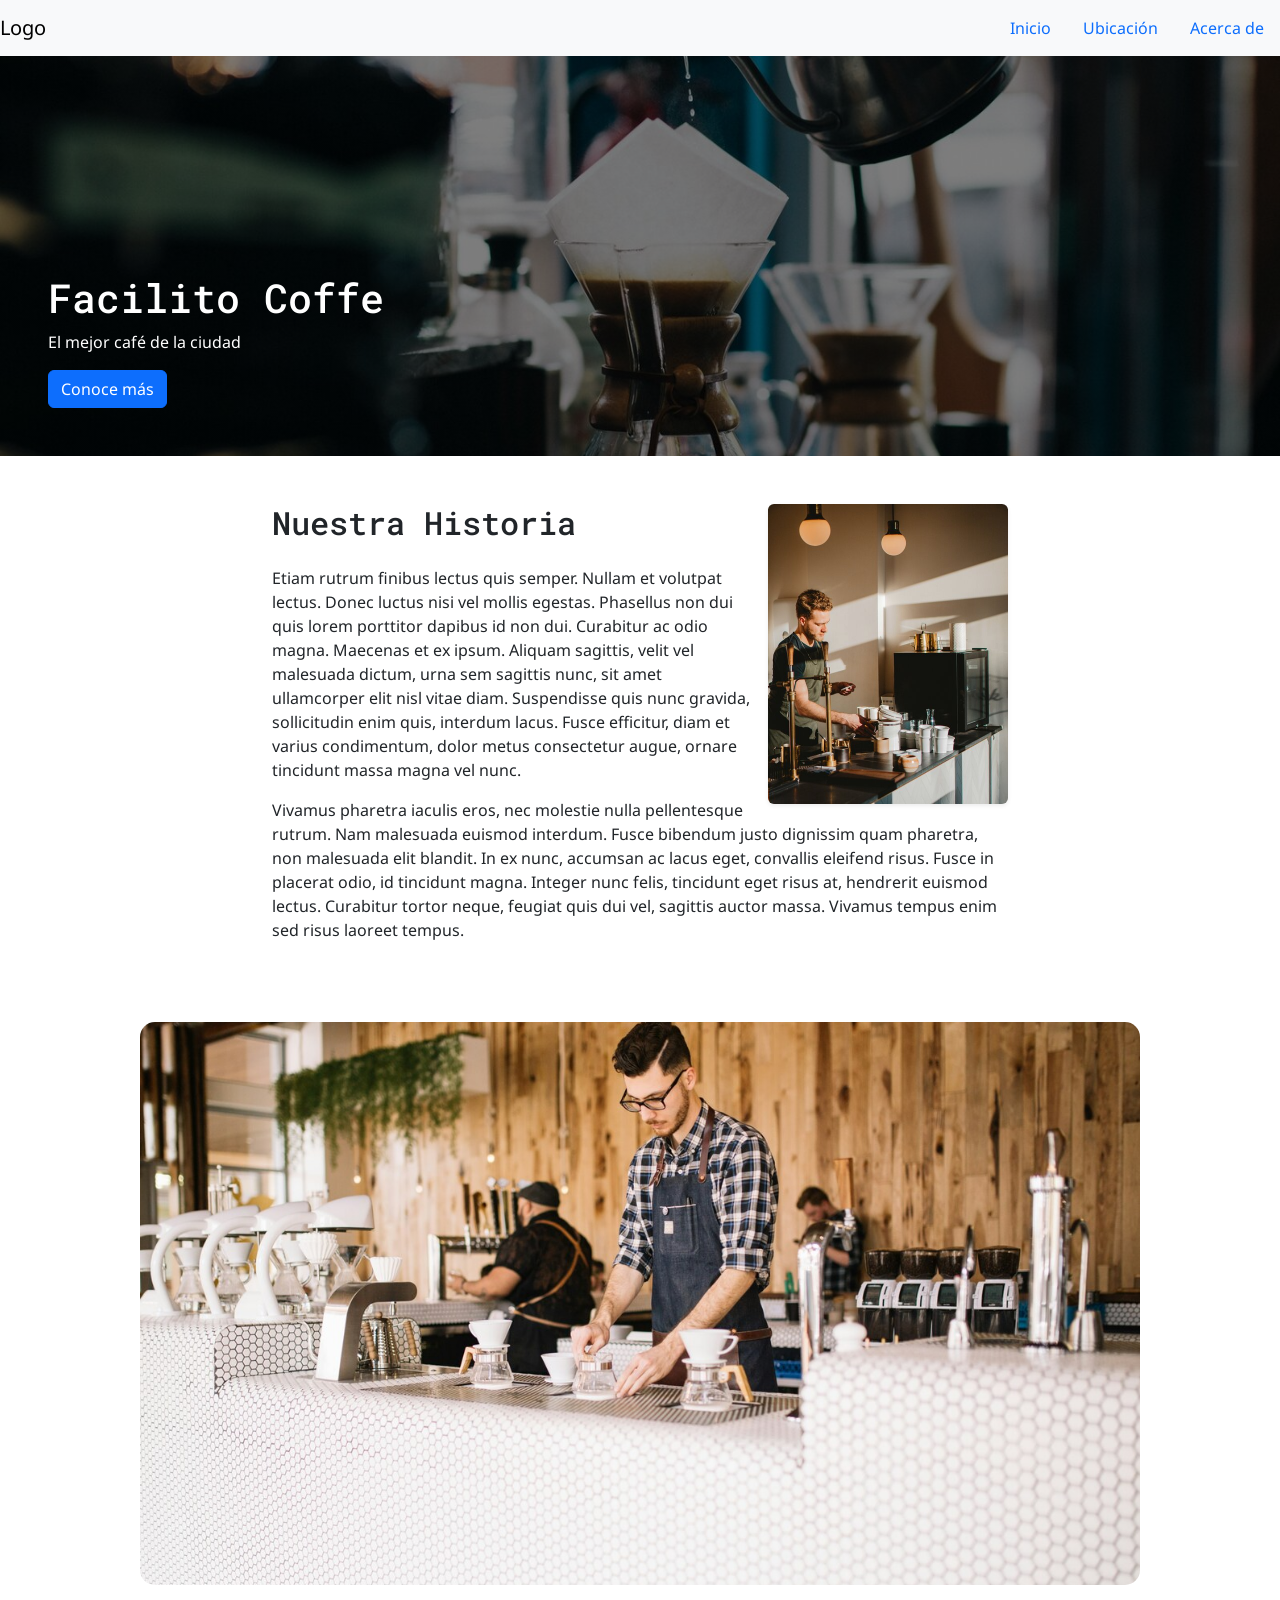
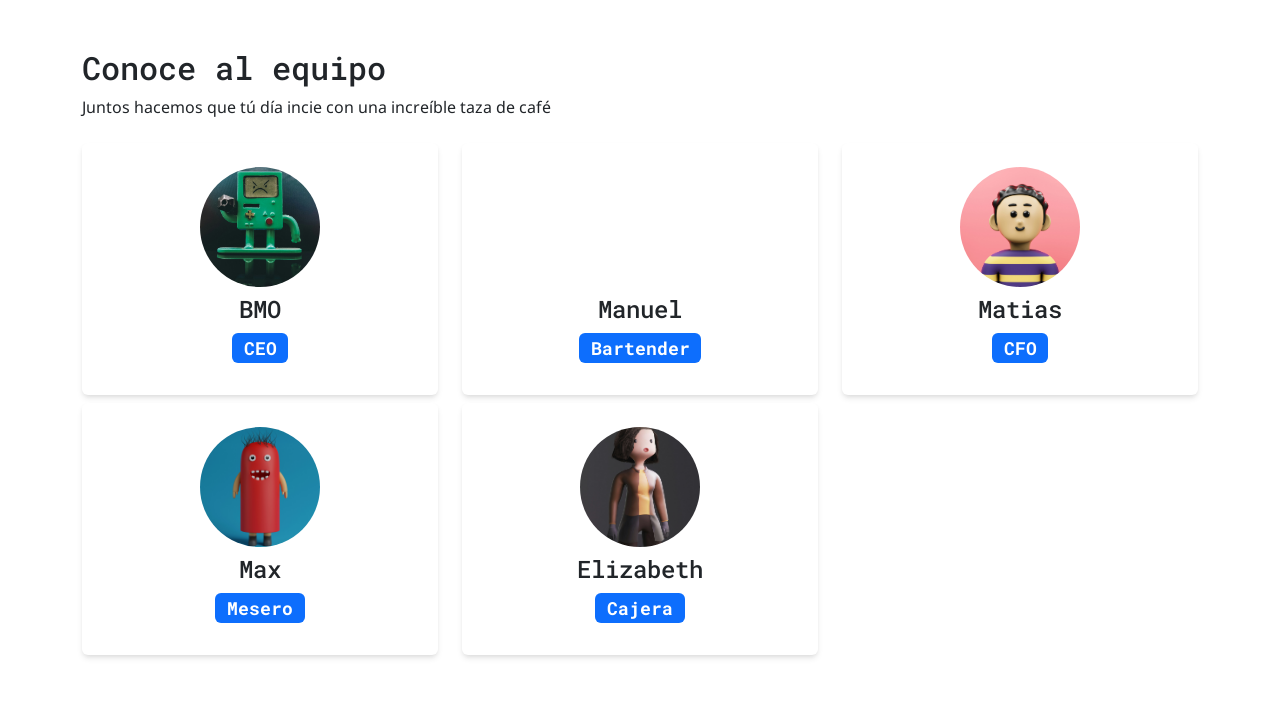
==== AcercaDe.html @ e76a419c "Add files via upload" ====
<!DOCTYPE html>
<html lang="en">
    <head>
        <title>Hello!</title>
        <meta charset="utf-8">
        <meta http-equiv="X-UA-Compatible" content="IE=edge">
        <meta name="viewport" content="Width=device-width, initial-scale=1">
        <link rel="preconnect" href="https://fonts.googleapis.com">
        <link rel="preconnect" href="https://fonts.gstatic.com" crossorigin>
        <link href="https://fonts.googleapis.com/css2?family=Noto+Sans:ital,wght@0,100..900;1,100..900&family=Roboto+Mono:ital,wght@0,100..700;1,100..700&display=swap" rel="stylesheet">
        <link href="https://cdn.jsdelivr.net/npm/bootstrap@5.3.8/dist/css/bootstrap.min.css" 
              rel="stylesheet"
              integrity="sha384-sRIl4kxILFvY47J16cr9ZwB07vP4J8+LH7qKQnuqkuIAvNWLzeN8tE5YBujZqJLB" 
              crossorigin="anonymous">
        <link rel="stylesheet" href="/style.css">
    </head>
    <body>
        <header>
        <nav class="navbar navbar-expand-lg navbar-light bg-light"> 
            <a class="navbar-brand" href="#">Logo</a>
            <div class="nav-izq ms-auto">
                <ul class="nav"> <li class="nav-item active">
                        <a class="nav-link" href="/">Inicio</a>
                    </li>
                    <li class="nav-item">
                        <a class="nav-link" href="#mapa">Ubicación</a>
                    </li>
                    <li class="nav-item">
                        <a class="nav-link" href="AcercaDe.html">Acerca de</a>
                    </li>
                </ul> </div>
        </nav>
            <div class="cover d-flex justify-content-end align-items-start flex-column p-5">
                <h1>Facilito Coffe</h1>
                <p>El mejor café de la ciudad</p>
                <button type="button" class="btn btn-primary"> Conoce más</button>
            </div>
        </header>
        <section>
<section>
            <div class="container mt-5 mb-5">
                <div class="row justify-content-center">
                    <div class="col-md-10 col-lg-8"> <img src="otrobartender.jpg" 
                             alt="Bartender preparando bebidas"
                             height="300px"
                             class="float-end ms-3 mb-2 rounded shadow-sm d-none d-sm-block" />
                             <h2 class="mb-4">Nuestra Historia</h2>
                        
                        <p>
                            Etiam rutrum finibus lectus quis semper. Nullam et volutpat lectus. Donec luctus nisi vel mollis egestas. Phasellus non dui quis lorem porttitor dapibus id non dui. Curabitur ac odio magna. Maecenas et ex ipsum. Aliquam sagittis, velit vel malesuada dictum, urna sem sagittis nunc, sit amet ullamcorper elit nisl vitae diam. Suspendisse quis nunc gravida, sollicitudin enim quis, interdum lacus. Fusce efficitur, diam et varius condimentum, dolor metus consectetur augue, ornare tincidunt massa magna vel nunc.
                        </p>
                        
                        <p>
                            Vivamus pharetra iaculis eros, nec molestie nulla pellentesque rutrum. Nam malesuada euismod interdum. Fusce bibendum justo dignissim quam pharetra, non malesuada elit blandit. In ex nunc, accumsan ac lacus eget, convallis eleifend risus. Fusce in placerat odio, id tincidunt magna. Integer nunc felis, tincidunt eget risus at, hendrerit euismod lectus. Curabitur tortor neque, feugiat quis dui vel, sagittis auctor massa. Vivamus tempus enim sed risus laoreet tempus.
                        </p>

                        <div class="clearfix"></div>

                    </div>
                </div>
            </div>
        </section>
        <section>
            <div class="container mt-5 mb-5">
                <div class="slider">
                    <div class="slider-container">
                        <div class="image-container" style="background-image: url(slide\ \(1\).jpg);" title="cliente sonriendo">
                        </div>
                        <div class="image-container" style="background-image: url(slide\ \(2\).jpg);" title="bartender trabajando sobre una maquina de cafe">
                        </div>
                        <div class="image-container" style="background-image: url(slide\ \(3\).jpg);" title="Un bartender sirviendo cafe en una cafetera">
                        </div>
                        <div class="image-container" style="background-image: url(slide\ \(4\).jpg);" title="bartender preparando Espresso">
                        </div>
                    </div>
                </div>    
            </div>
        </section>
        <section>
            <div class="container mt-5 mb-5">
                <h2>Conoce al equipo</h2>
                <p>Juntos hacemos que tú día incie con una increíble taza de café</p>
                <div class="row">
                    <div class="col-12 col-sm-6 col-md-4 mt-2">
                        <div class="card p-4 text-center">
                            <div class="avatar rounded-circle inline-block" style="background-image: url(personaje1.jpg);">
                            </div>
                            <h4 class="mt-2">BMO<h4/>
                            <span class="badge text-bg-primary">CEO</span>
                        </div>
                    </div>
                    <div class="col-12 col-sm-6 col-md-4 mt-2">
                        <div class="card p-4 text-center">
                            <div class="avatar rounded-circle inline-block" style="background-image: url(personaje2.jpg);">
                            </div>
                            <h4 class="mt-2">Manuel<h4/>
                            <span class="badge text-bg-primary">Bartender</span>
                        </div>
                    </div>
                    <div class="col-12 col-sm-6 col-md-4 mt-2">
                        <div class="card p-4 text-center">
                            <div class="avatar rounded-circle inline-block" style="background-image: url(personaje3.jpg);">
                            </div>
                            <h4 class="mt-2">Matias<h4/>
                            <span class="badge text-bg-primary">CFO</span>
                        </div>
                    </div>
                    <div class="col-12 col-sm-6 col-md-4 mt-2">
                        <div class="card p-4 text-center">
                            <div class="avatar rounded-circle inline-block" style="background-image: url(personaje4.jpg);">
                            </div>
                            <h4 class="mt-2">Max<h4/>
                            <span class="badge text-bg-primary">Mesero</span>
                        </div>
                    </div>
                    <div class="col-12 col-sm-6 col-md-4 mt-2">
                        <div class="card p-4 text-center">
                            <div class="avatar rounded-circle inline-block" style="background-image: url(personaje5.jpg);">
                            </div>
                            <h4 class="mt-2">Elizabeth<h4/>
                            <span class="badge text-bg-primary">Cajera</span>
                        </div>
                    </div>
                    </div>
                </div>
            </div>
        </section>
    </body>
</html>
---- style.css ----
body {
    margin: 0em;    
    font-family: "Noto Sans", sans-serif;
}

h1,h2,h3,h4,h5 {
    font-family: "Roboto Mono", monospace;
}

.nav-izq {
    display: flex;
}

.nav {
    display: flex;
    flex-direction: row;
}

.cover {
    height: 400px;
    display: flex;
    justify-content: center;
    align-items: center;
    flex-direction: column;
    background-image: linear-gradient(rgba(0, 0, 0, 0.5), rgba(0, 0, 0, 0.5)), url("fondo.jpg"); 
    background-position: center;
    background-repeat: no-repeat;
    background-size: cover;
    color: white;
}

.cover-small {
    height: 200px;
    background-blend-mode: normal;
}

.card {
    border: 0 !important;
    box-shadow: 0 4px 6px -1px rgba(0, 0, 0, 0.1), 0 2px 4px -1px rgba(0, 0, 0, 0.06);
}

.card-img-top {
    height: 250px;
    object-fit: cover;
}

.card-title {
    min-height: 3rem;
}

.card-text {
    min-height: 10rem;
}

.stripe-container, .slider-container {
    display: flex;
}

.stripe-container .card {
    width: 300px;
    flex-shrink: 0;
    margin-right: 1rem;
}

.product-stripe, .slider {
    overflow: scroll;
    padding-top: 1rem;
    padding-bottom: 1rem;
}
.responsive-iframe {
    position: relative;
    padding-top: 56.25%;
}

.responsive-iframe iframe{
    position: absolute;
    top: 0;
    left: 0;
    width: 100%;
    height: 100%;
}

.slider {
    overflow-x: hidden;
    max-width: 1000px;
    margin: 0 auto;
}

.slider-container {
    transform: translateX(0);
    animation: slider 10s infinite;
}

.image-container {
    height: 400px;
    width: 100%;
    padding-top: 56.25%;
    background-size: cover;
    background-position: center;
    flex-shrink: 0;
    border-radius: 15px;
}

.avatar {
    width: 120px;
    height: 120px;
    background-size: cover;
    background-position: center;
    margin: 0 auto;
}

@keyframes slider {
    0%{
    transform: translateX(0);
    }

    20%{
    transform: translateX(0);
    }

    25%{
    transform: translateX(-100%);       
    }

    45%{
    transform: translateX(-100%);
    }

    50%{
    transform: translateX(-200%);
    }

    70%{
    transform: translateX(-200%);
    }

    75%{
    transform: translateX(-300%);
    }

    95%{
    transform: translateX(-300%);
    }

    100%{
    transform: translateX(0);
    }
}
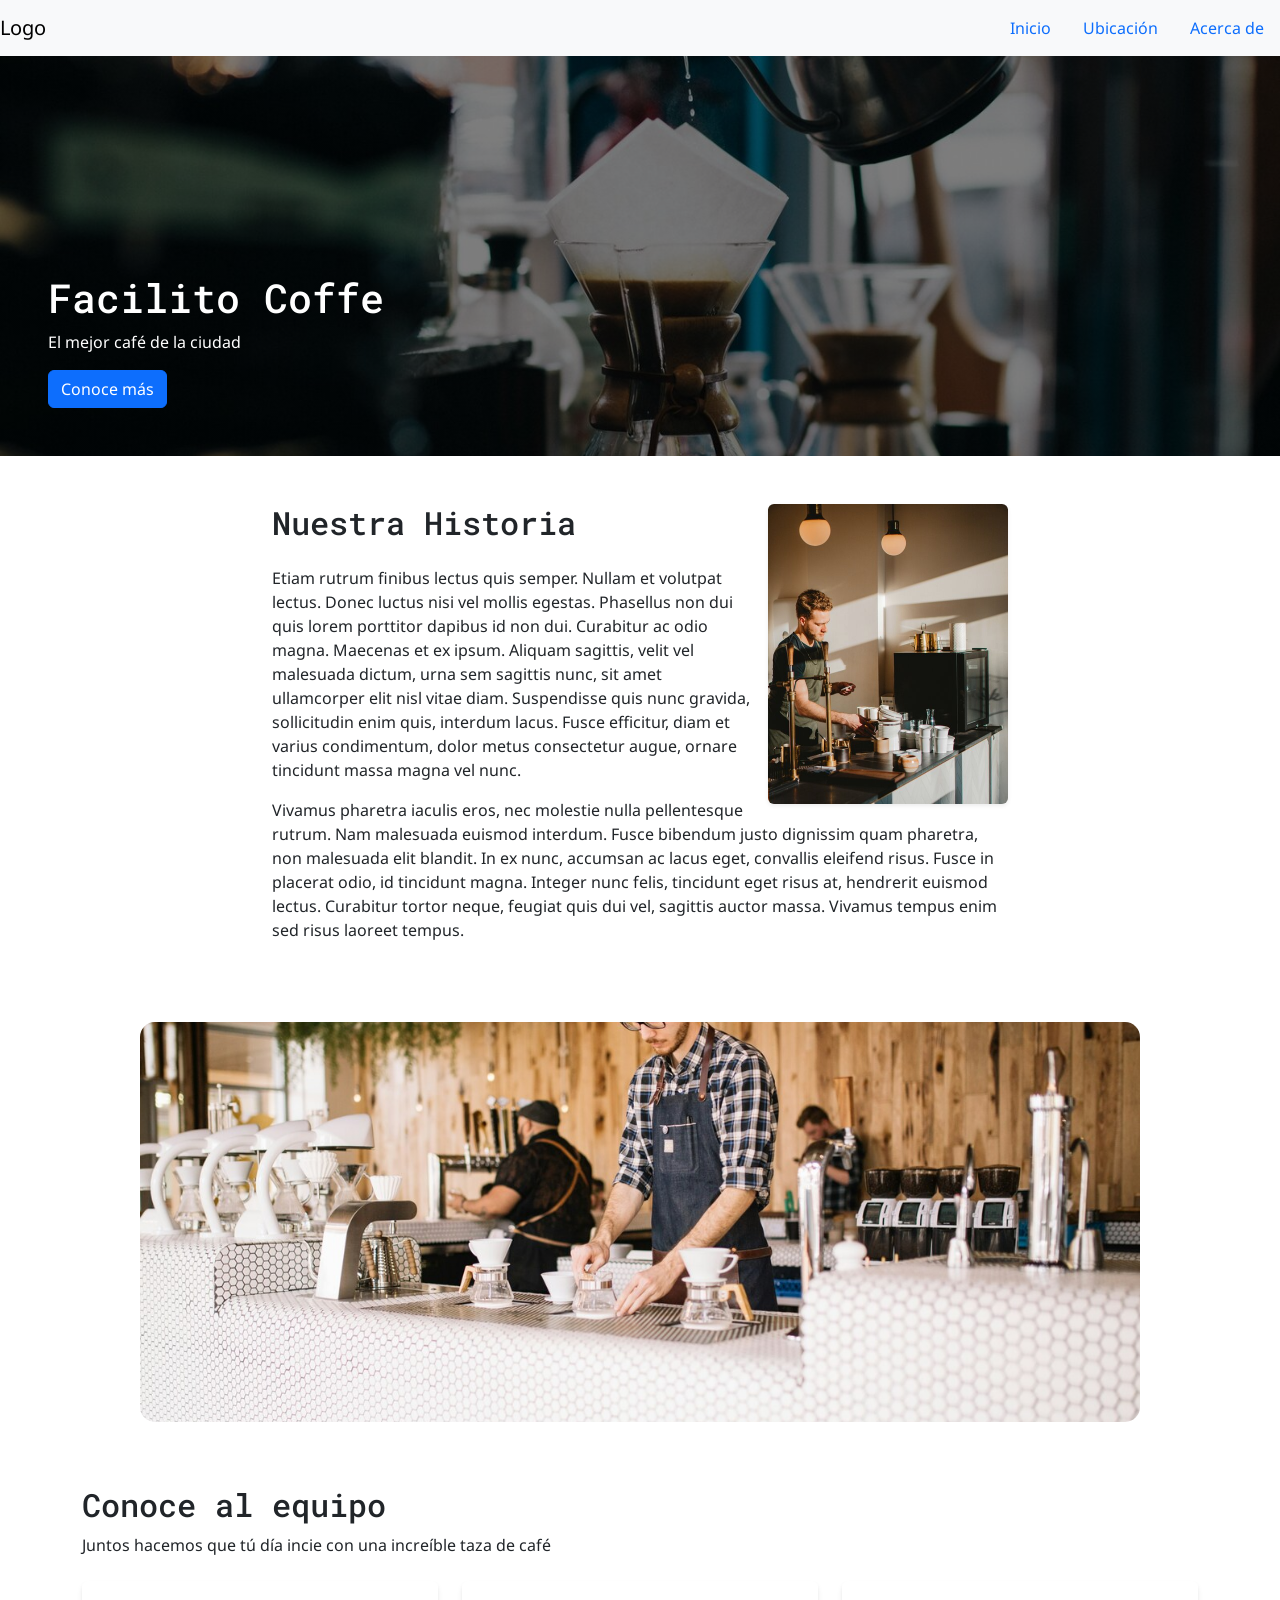
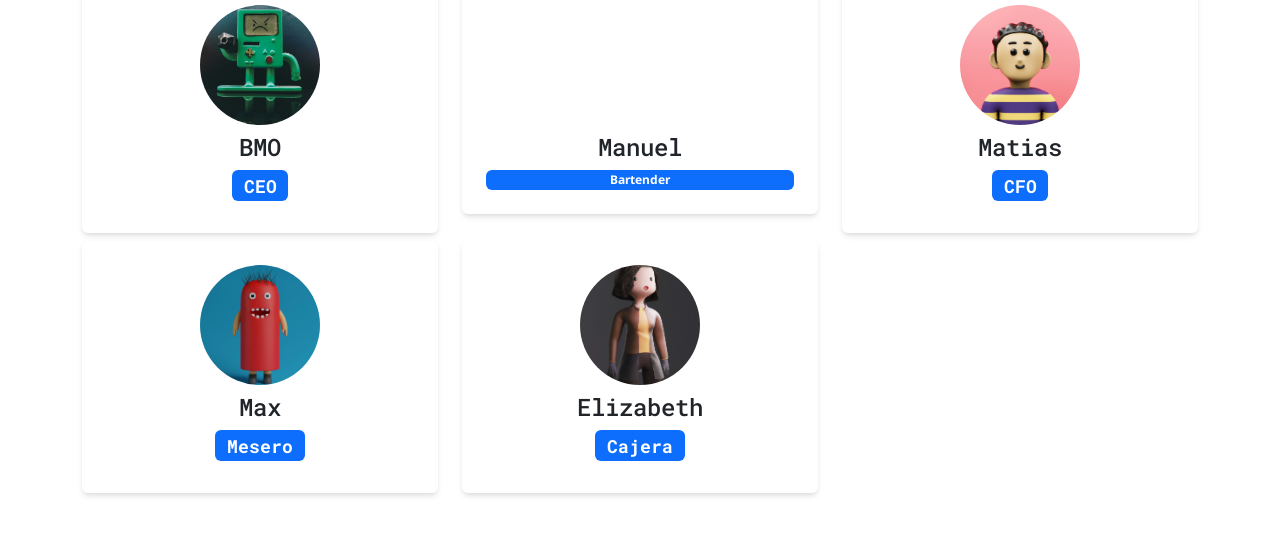
==== commit 0b1801f3: "Update AcercaDe.html" ====
--- a/AcercaDe.html
+++ b/AcercaDe.html
@@ -8,11 +8,8 @@
         <link rel="preconnect" href="https://fonts.googleapis.com">
         <link rel="preconnect" href="https://fonts.gstatic.com" crossorigin>
         <link href="https://fonts.googleapis.com/css2?family=Noto+Sans:ital,wght@0,100..900;1,100..900&family=Roboto+Mono:ital,wght@0,100..700;1,100..700&display=swap" rel="stylesheet">
-        <link href="https://cdn.jsdelivr.net/npm/bootstrap@5.3.8/dist/css/bootstrap.min.css" 
-              rel="stylesheet"
-              integrity="sha384-sRIl4kxILFvY47J16cr9ZwB07vP4J8+LH7qKQnuqkuIAvNWLzeN8tE5YBujZqJLB" 
-              crossorigin="anonymous">
-        <link rel="stylesheet" href="/style.css">
+        <link href="https://cdn.jsdelivr.net/npm/bootstrap@5.3.0/dist/css/bootstrap.min.css" rel="stylesheet">
+        <link rel="stylesheet" href="style.css">
     </head>
     <body>
         <header>
@@ -37,7 +34,6 @@
             </div>
         </header>
         <section>
-<section>
             <div class="container mt-5 mb-5">
                 <div class="row justify-content-center">
                     <div class="col-md-10 col-lg-8"> <img src="otrobartender.jpg" 
@@ -93,7 +89,7 @@
                         <div class="card p-4 text-center">
                             <div class="avatar rounded-circle inline-block" style="background-image: url(personaje2.jpg);">
                             </div>
-                            <h4 class="mt-2">Manuel<h4/>
+                            <h4 class="mt-2">Manuel</h4>
                             <span class="badge text-bg-primary">Bartender</span>
                         </div>
                     </div>
@@ -126,4 +122,4 @@
             </div>
         </section>
     </body>
-</html>+</html>
--- a/style.css
+++ b/style.css
@@ -92,9 +92,8 @@
 }
 
 .image-container {
-    height: 400px;
+    height: 400px; 
     width: 100%;
-    padding-top: 56.25%;
     background-size: cover;
     background-position: center;
     flex-shrink: 0;
@@ -145,4 +144,4 @@
     100%{
     transform: translateX(0);
     }
-}+}
